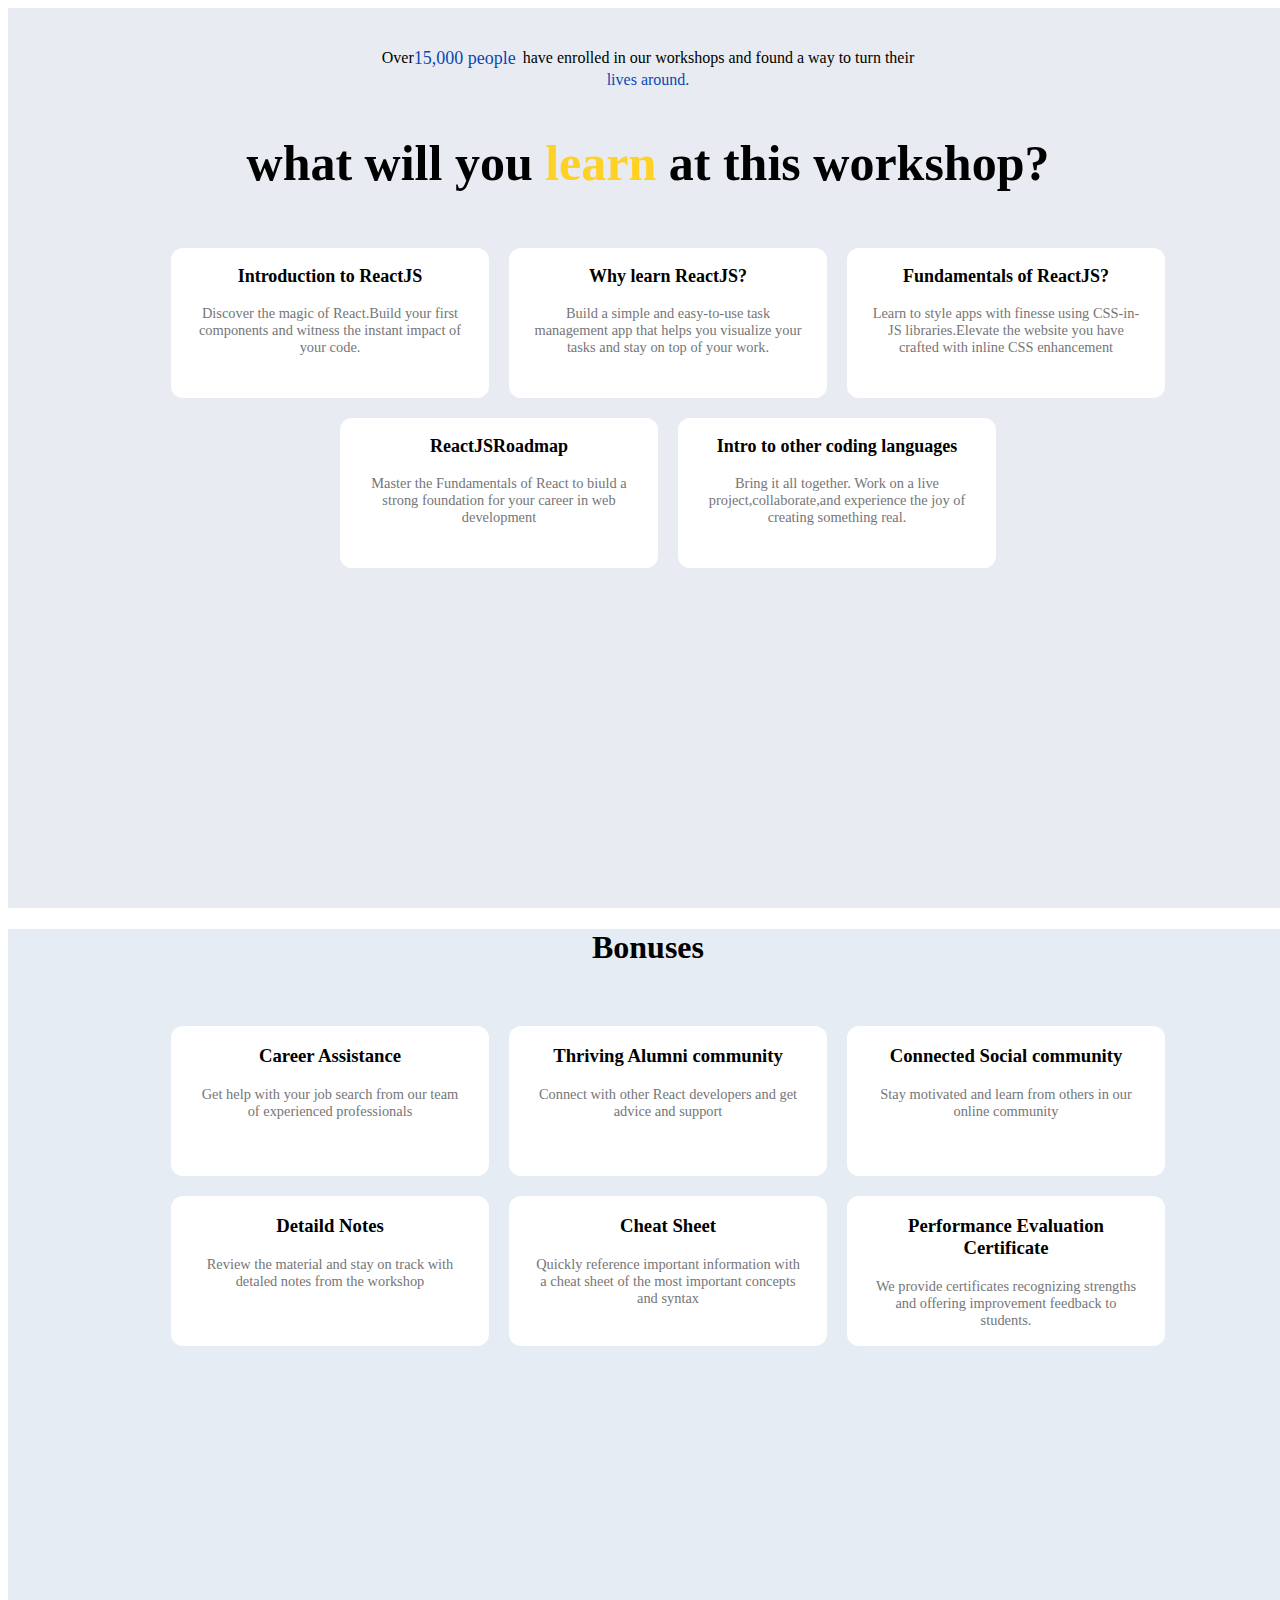
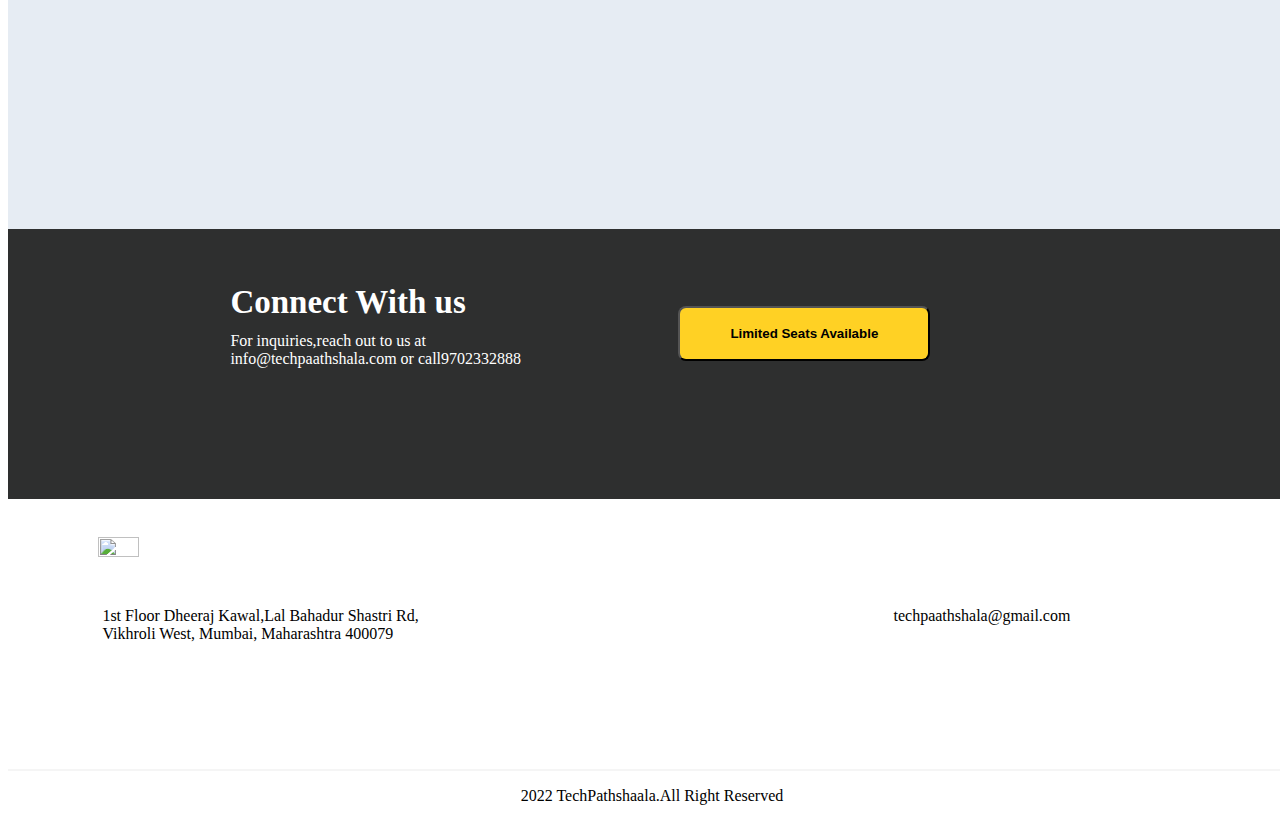
==== demo/index.html @ 49ad53c6 "shibli added his task" ====
<!DOCTYPE html>
<html lang="en">

<head>
    <meta charset="UTF-8">
    <meta name="viewport" content="width=device-width, initial-scale=1.0">
    <title>landingpage</title>
    <link rel="stylesheet" href="styles.css">
    <link rel="stylesheet" href="https://cdnjs.cloudflare.com/ajax/libs/font-awesome/6.4.2/css/all.min.css" integrity="sha512-z3gLpd7yknf1YoNbCzqRKc4qyor8gaKU1qmn+CShxbuBusANI9QpRohGBreCFkKxLhei6S9CQXFEbbKuqLg0DA==" crossorigin="anonymous" referrerpolicy="no-referrer" />

</head>

<body>
    <section class="main-container">
        <div class="enroll">
            Over <span class="number">15,000 people</span> have enrolled in our workshops and found a way to turn their

            <p class="number1"> lives around.</p>

        </div>
        <div class="header">
            <h1>what will you
                <span class="number2">learn</span> at this workshop?
            </h1>

        </div>
        <div class="box">
            <div class="box1">
                <h3>Introduction to ReactJS </h3>
                <p> Discover the magic of React.Build your first components and witness the instant impact of your code.
                </p>
            </div>

            <div class="box1">
                <h3>Why learn ReactJS?</h3>
                <p> Build a simple and easy-to-use task management app that helps you visualize your tasks and stay on
                    top of your work.</p>
            </div>
            <div class="box1">
                <h3>Fundamentals of ReactJS?</h3>
                <p> Learn to style apps with finesse using CSS-in-JS libraries.Elevate the website you have crafted with
                    inline CSS enhancement</p>
            </div>
            <div class="box1">
                <h3>ReactJSRoadmap</h3>
                <p> Master the Fundamentals of React to biuld a strong foundation for your career in web development</p>
            </div>
            <div class="box1">
                <h3>Intro to other coding languages</h3>
                <p> Bring it all together. Work on a live project,collaborate,and experience the joy of creating
                    something real. </p>
            </div>

        </div>


        </div>



    </section>
    <section class="middle-cantainer">
        <div class="bonuses">
            <h1>Bonuses</h1>
            <div class="bonuses-box">
                <div class="box-cantainer">
                    <h3>Career Assistance</h3>
                    <p>Get help with your job search from our team of experienced professionals</p>

                </div>
                <div class="box-cantainer">
                    <h3>Thriving Alumni community</h3>
                    <p>Connect with other React developers and get advice and support</p>

                </div>
                <div class="box-cantainer">
                    <h3>Connected Social community</h3>
                    <p> Stay motivated and learn from others in our online community</p>

                </div>
                <div class="box-cantainer">
                    <h3>Detaild Notes</h3>
                    <p>Review the material and stay on track with detaled notes from the workshop</p>

                </div>
                <div class="box-cantainer">
                    <h3>Cheat Sheet</h3>
                    <p>Quickly reference important information with a cheat sheet of the most important concepts and
                        syntax </p>

                </div>
                <div class="box-cantainer">
                    <h3>Performance Evaluation Certificate</h3>
                    <p> We provide certificates recognizing strengths and offering improvement feedback to students.</p>

                </div>

            </div>

        </div>
    </section>
    <section class="inquiries">
        <div class="contact-us">
            <div class="contact">
                <h1> Connect With us</h1>
                <p>For inquiries,reach out to us at <br> info@techpaathshala.com or call9702332888</p>

            </div>
            <button class="contact-button">Limited Seats Available </button>

        </div>
    </section>
    <section class="tech-address">
        <div class="logo">
            <img src="techlogo.jpeg" alt="" >
        </div>
        <div class="address">
            <i class="fa-solid fa-location-dot fa-lg" style="color: #dcdfe5; position: absolute; top: 28px; left: -25px;"></i>  <p>1st Floor Dheeraj Kawal,Lal Bahadur Shastri Rd,<br>Vikhroli West, Mumbai, Maharashtra 400079</p>
        </div>
        <div class="tech-mail">
            <i class="fa-solid fa-envelope" style="color: #dcdfe5; margin-top: 20px; position: absolute; left: 65%;" ></i>  <p>techpaathshala@gmail.com</p>
        </div>
        
    </section >
    <div class="footer">
        <i class="fa-regular fa-copyright" style="margin-right: 8px;"></i>   <p>2022 TechPathshaala.All Right Reserved</p>
    </div>
</body>

</html>
---- demo/styles.css ----
@font-face {
    font-family: satisfy;
    src: url(/Satisfy-Regular\ \(1\).ttf);
}

@font-face {
    font-family: plus;
    src: url(/PlusJakartaSans-VariableFont_wght.ttf);
}

:root {
    --darkblue: #0948b4;
    --white: white;
    --yellow: #ffd124;
    --lightblue: #4474C6;
    --lightbluecertified: #F3F9FF;
    --border: #ABB3BB;
    --border-certified: #E6ECF3;
    --certified-font: #2E2F2F;
    --font-color: rgb(24, 24, 223);
    --span-color: rgb(232, 196, 12);
}

body {
    height: 100%;
    width: 100%;
    font-family: plus;
    overflow-x: hidden;

}

.main-container {
    height: 100vh;

    background-color: #e8ecf2;

}

.enroll {
    display: flex;
    align-items: center;
    justify-content: center;
    height: 100px;


}

.enroll .number {
    margin-right: 7px;
}

.number {
    color: #0948b4;
    font-size: large;

}

.number1 {
    color: #0948b4;
    display: flex;
    margin-top: 60px;
    position: absolute;


}

.header {
    display: flex;
    height: 50px;
    justify-content: center;
    align-items: center;
    font-size: 25px;
    margin-top: 30px;
}

.header.h1 {
    margin-right: 2px;
}

.number2 {
    color: #ffd124;
    font-family: satisfy;

}

.box {
    display: flex;
    align-items: center;
    justify-content: center;
    gap: 20px;
    flex-wrap: wrap;
    margin-left: 40px;
    margin-top: 60px;


}

.box1 {
    background: white;

    border-radius: 12px;
    bottom: 270px;
    width: 8%;
    
    left: 200px;
    padding-bottom: 90px;
    height: 150px;
    width: 270px;
    padding: 0px 24px;
    text-align: center;
    z-index: 1000%;
    background-color: white;

}


.box1 p {
    font-size: 90%;
    color: #757678;
    margin-bottom: 20px;
}


.box1 h3 {
    font-size: large;
}
.bonuses  h1{

    align-items: center;
    display: flex;
    justify-content: center;
    
}
.bonuses-box{
    display: flex;
    align-items: center;
    justify-content: center;
    gap: 20px;
    flex-wrap: wrap;
    margin-left: 40px;
    margin-top: 60px;
}

    
    

.box-cantainer{
    background:white;

    border-radius: 12px;
    bottom: 270px;
    

    align-items: center;

    left: 200px;
    padding-bottom: 90px;
    height: 150px;
    width: 270px;
    padding: 0px 24px;
    text-align: center;
    z-index: 1000%;
    background-color:white;

}
.middle-cantainer{
    background-color: #E6ECF3;
    height: 100vh;
}

.box-cantainer p{
    font-size: 90%;
    color: #757678;
    margin-bottom: 20px;
}

.contact-us{
    background-color: #2E2F2F;
    height: 30vh;
}
.contact{
    color: white;

}
.contact h1{
    position: absolute;
    left: 18%;
    margin-top: 55px;
    font-size:33px;
}
.contact p{
    position: absolute;
    left: 18%;
    margin-top: 8%;

}
.contact-button{
    position: absolute;
    left:53%;
    margin-top: 6%;
    padding: 18px 50px;
    border-radius: 8px;
    font-weight: bold;
    background-color: #ffd124;
}
.logo img{
    height: 18%;
    width: 18%;
    margin-top: 38px;
    margin-left: 90px;
}
.tech-address{
    height: 30vh;
    border-bottom: 2px solid whitesmoke;
}
.address{
    position: absolute;
    left: 8%;
    margin-top: 30px;
}
.tech-mail{
    display: flex;
    justify-content: flex-end;
    margin-right: 17%;
    margin-top: 30px;
    
}
.footer{
    display: flex;
    justify-content: center;
    align-items: center;
}
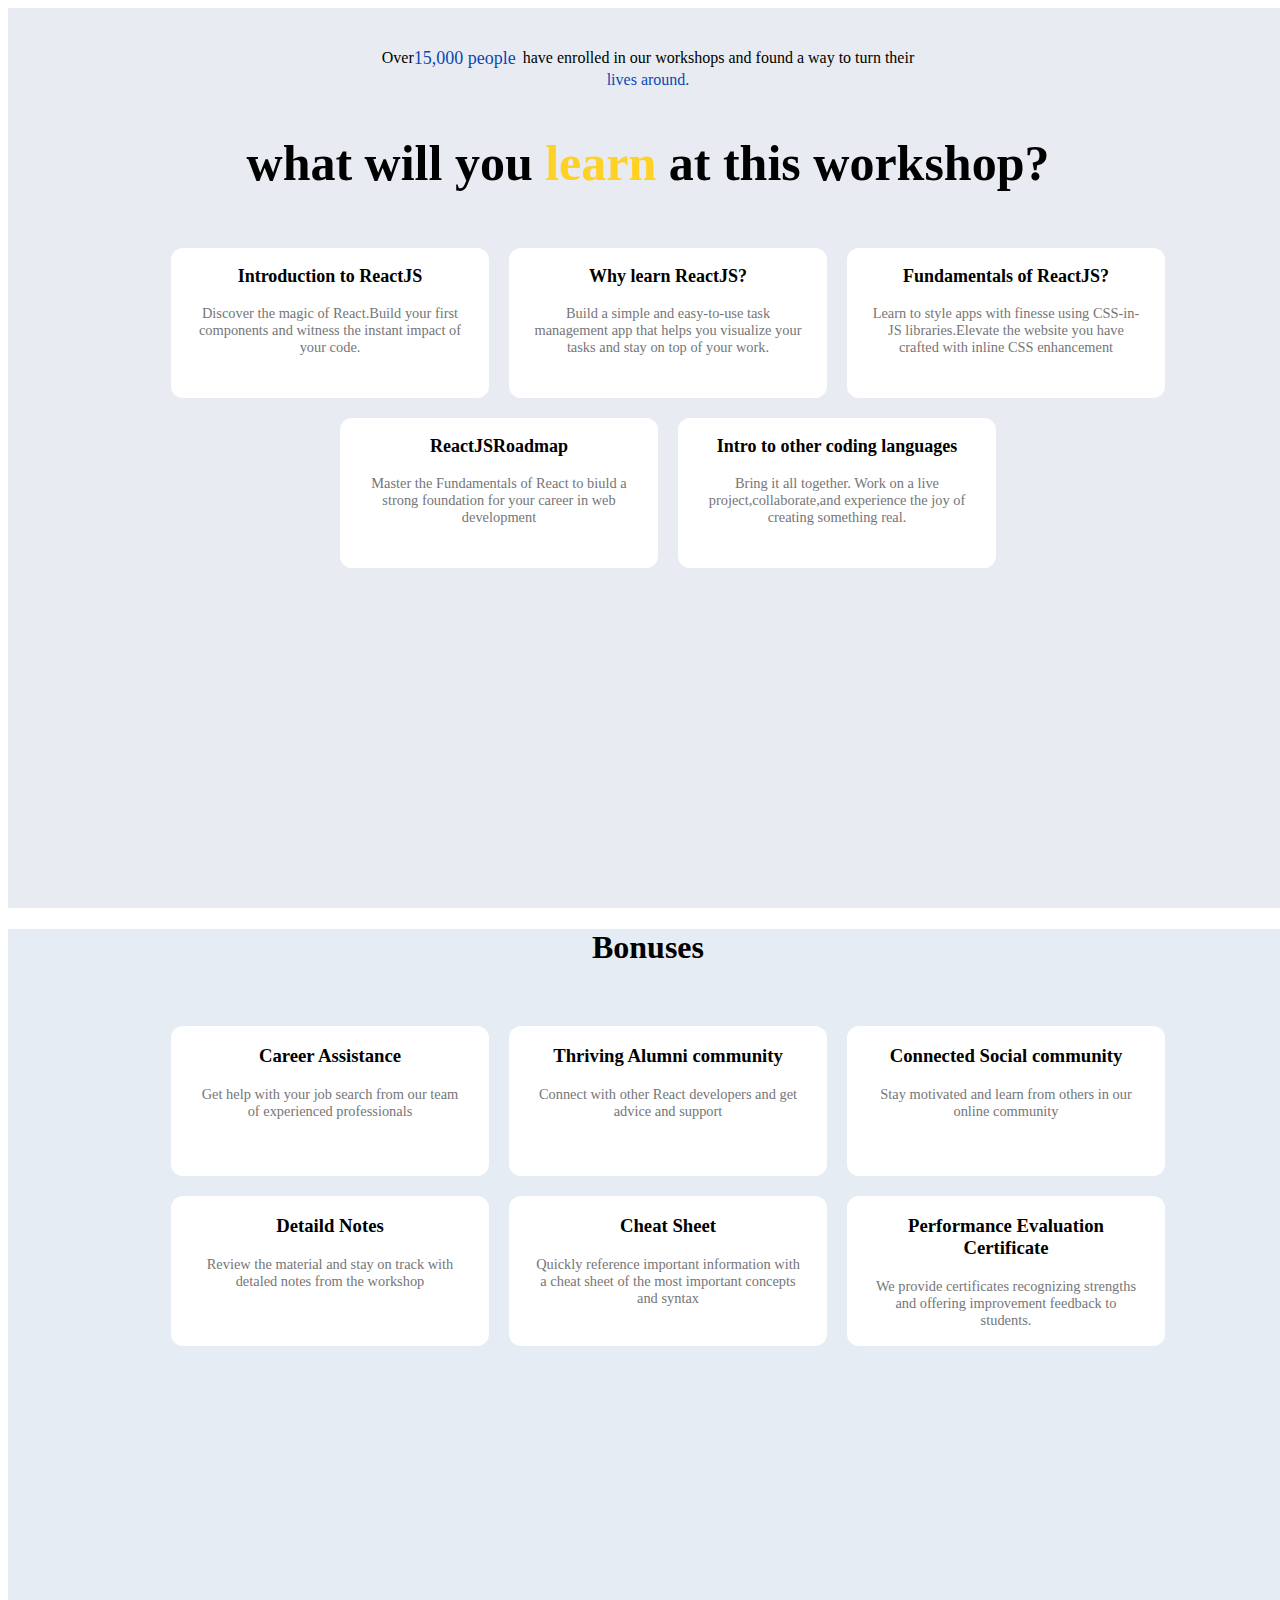
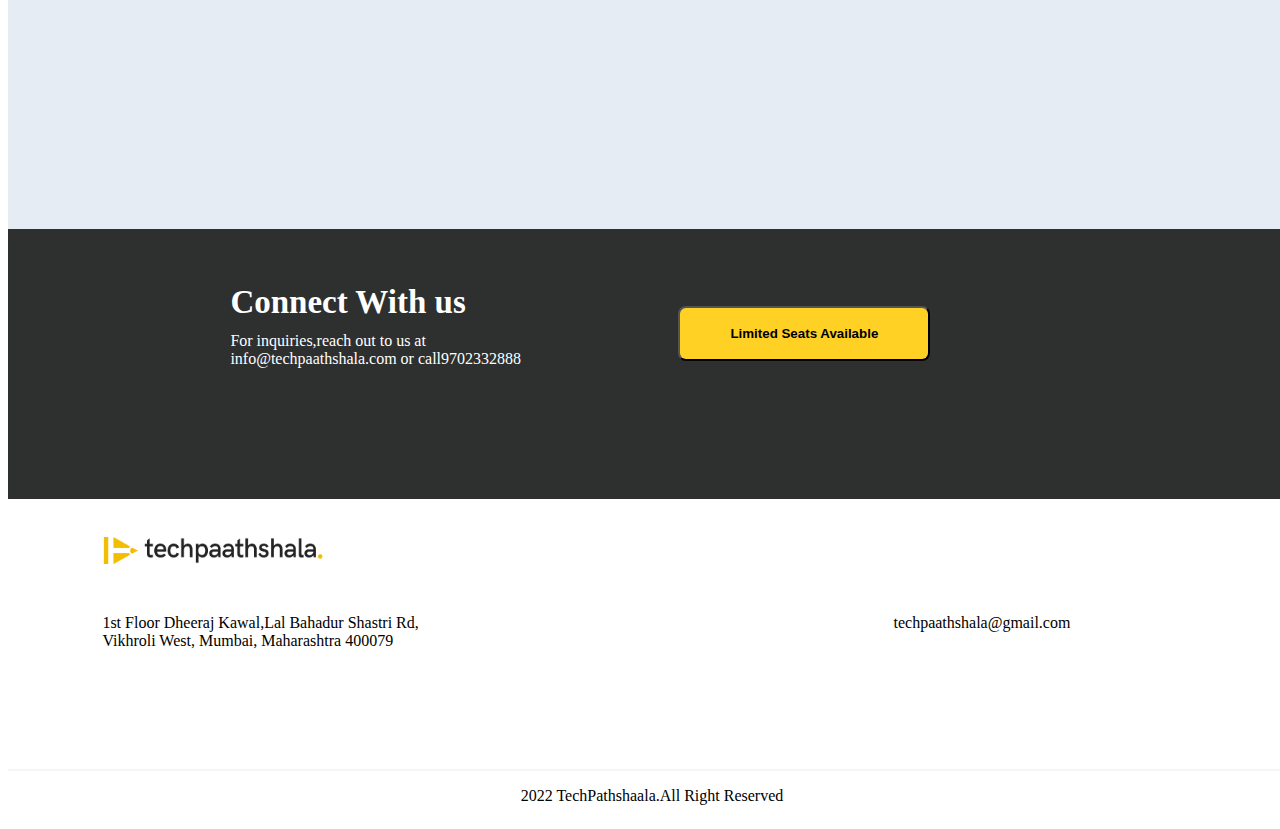
==== commit 8411cc58: "developed learn section" ====
--- a/demo/index.html
+++ b/demo/index.html
@@ -13,18 +13,18 @@
 <body>
     <section class="main-container">
         <div class="enroll">
-            Over <span class="number">15,000 people</span> have enrolled in our workshops and found a way to turn their
+            Over <span class="enroll-people">15,000 people</span> have enrolled in our workshops and found a way to turn their
 
-            <p class="number1"> lives around.</p>
+            <p class="enroll-lives"> lives around.</p>
 
         </div>
-        <div class="header">
+        <div class="information">
             <h1>what will you
-                <span class="number2">learn</span> at this workshop?
+                <span class="info">learn</span> at this workshop?
             </h1>
 
         </div>
-        <div class="box">
+        <div class="workshop-detail">
             <div class="box1">
                 <h3>Introduction to ReactJS </h3>
                 <p> Discover the magic of React.Build your first components and witness the instant impact of your code.
@@ -59,7 +59,7 @@
 
 
     </section>
-    <section class="middle-cantainer">
+    <section class="bonuse-cantainer">
         <div class="bonuses">
             <h1>Bonuses</h1>
             <div class="bonuses-box">
@@ -115,10 +115,10 @@
             <img src="techlogo.jpeg" alt="" >
         </div>
         <div class="address">
-            <i class="fa-solid fa-location-dot fa-lg" style="color: #dcdfe5; position: absolute; top: 28px; left: -25px;"></i>  <p>1st Floor Dheeraj Kawal,Lal Bahadur Shastri Rd,<br>Vikhroli West, Mumbai, Maharashtra 400079</p>
+            <i class="fa-solid fa-location-dot fa-lg" style="color: #dcdfe5; position: absolute ; top: 28px; left: -25px;"></i>  <p>1st Floor Dheeraj Kawal,Lal Bahadur Shastri Rd,<br>Vikhroli West, Mumbai, Maharashtra 400079</p>
         </div>
         <div class="tech-mail">
-            <i class="fa-solid fa-envelope" style="color: #dcdfe5; margin-top: 20px; position: absolute; left: 65%;" ></i>  <p>techpaathshala@gmail.com</p>
+            <i class="fa-solid fa-envelope" style="color: #dcdfe5; margin-top: 20px; position: relative; left: -10px; bottom: 2px;" ></i>  <p>techpaathshala@gmail.com</p>
         </div>
         
     </section >
--- a/demo/styles.css
+++ b/demo/styles.css
@@ -28,12 +28,12 @@
     overflow-x: hidden;
 
 }
-
 .main-container {
     height: 100vh;
-
+    
     background-color: #e8ecf2;
-
+    
+    /* enrolled section start  */
 }
 
 .enroll {
@@ -45,17 +45,17 @@
 
 }
 
-.enroll .number {
+.enroll .enroll-people {
     margin-right: 7px;
 }
 
-.number {
+.enroll-people {
     color: #0948b4;
     font-size: large;
 
 }
 
-.number1 {
+.enroll-lives {
     color: #0948b4;
     display: flex;
     margin-top: 60px;
@@ -64,7 +64,7 @@
 
 }
 
-.header {
+.information {
     display: flex;
     height: 50px;
     justify-content: center;
@@ -73,17 +73,17 @@
     margin-top: 30px;
 }
 
-.header.h1 {
+.information.h1 {
     margin-right: 2px;
 }
 
-.number2 {
+.info {
     color: #ffd124;
-    font-family: satisfy;
-
-}
-
-.box {
+    font-family:satisfy;
+
+}
+
+.workshop-detail {
     display: flex;
     align-items: center;
     justify-content: center;
@@ -163,7 +163,7 @@
     background-color:white;
 
 }
-.middle-cantainer{
+.bonuse-cantainer{
     background-color: #E6ECF3;
     height: 100vh;
 }
